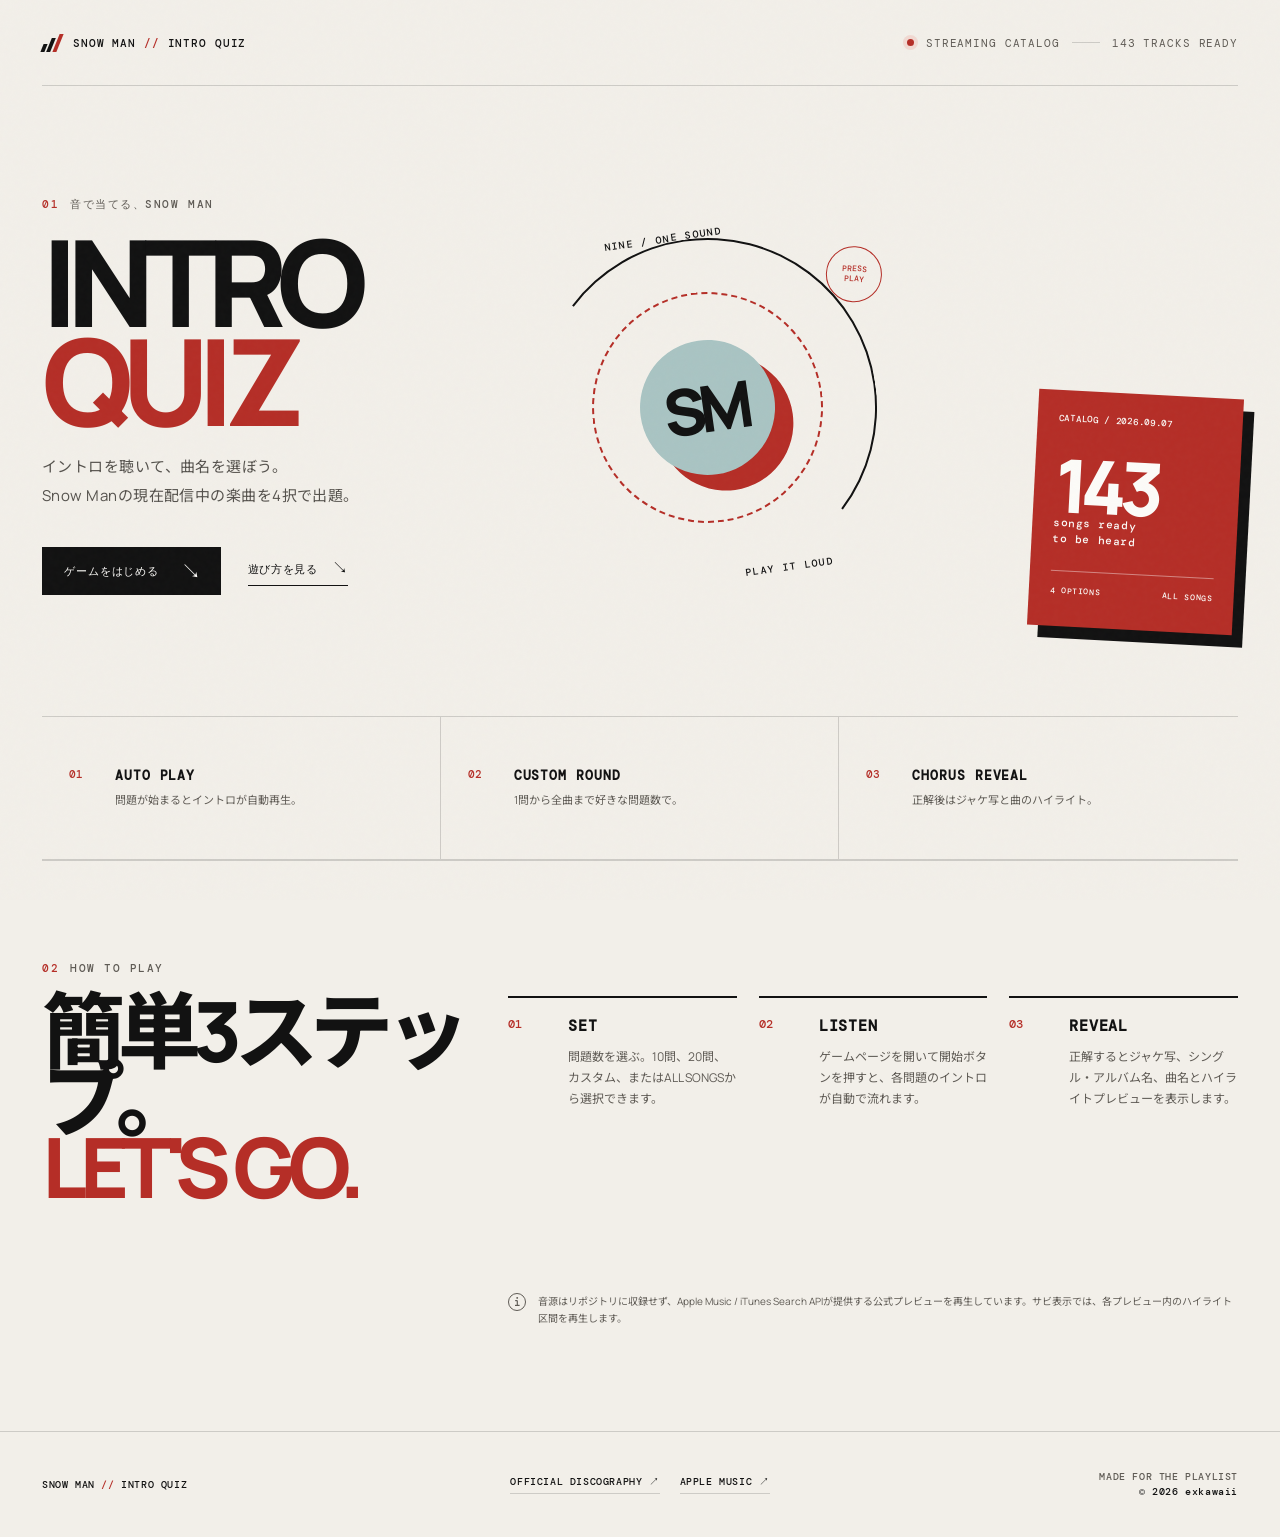
==== index.html @ 611d3f0f "Split game page and add auto playback reveal" ====
<!doctype html>
<html lang="ja">
  <head>
    <meta charset="UTF-8" />
    <meta name="viewport" content="width=device-width, initial-scale=1.0" />
    <meta name="theme-color" content="#f1eee8" />
    <meta name="description" content="Snow Manの配信曲で遊ぶ、4択イントロクイズ。" />
    <title>SNOW MAN // INTRO QUIZ</title>
    <link rel="preconnect" href="https://fonts.googleapis.com" />
    <link rel="preconnect" href="https://fonts.gstatic.com" crossorigin />
    <link href="https://fonts.googleapis.com/css2?family=DM+Mono:wght@400;500&family=Manrope:wght@400;500;600;700;800&family=Noto+Sans+JP:wght@400;500;700;900&display=swap" rel="stylesheet" />
    <link rel="stylesheet" href="styles.css" />
  </head>
  <body>
    <div class="site-shell">
      <header class="site-header">
        <a class="brand" href="index.html" aria-label="Snow Man Intro Quiz ホーム">
          <span class="brand-mark" aria-hidden="true"><i></i><i></i><i></i></span>
          <span>SNOW MAN <b>//</b> INTRO QUIZ</span>
        </a>
        <div class="header-meta">
          <span class="live-dot"></span>
          <span>STREAMING CATALOG</span>
          <span class="meta-divider"></span>
          <span>143 TRACKS READY</span>
        </div>
      </header>

      <main id="top">
        <section class="hero section-grid">
          <div class="hero-copy">
            <p class="eyebrow"><span>01</span> 音で当てる、Snow Man</p>
            <h1>INTRO<br /><em>QUIZ</em></h1>
            <p class="hero-lead">イントロを聴いて、曲名を選ぼう。<br />Snow Manの現在配信中の楽曲を4択で出題。</p>
            <div class="hero-actions">
              <a class="button button-dark" href="game.html">ゲームをはじめる <span>↘</span></a>
              <a class="text-link" href="#about">遊び方を見る <span>↘</span></a>
            </div>
          </div>
          <div class="hero-art" aria-hidden="true">
            <div class="art-ring ring-one"></div>
            <div class="art-ring ring-two"></div>
            <div class="art-core"><span>SM</span></div>
            <div class="art-label label-top">NINE / ONE SOUND</div>
            <div class="art-label label-bottom">PLAY IT LOUD</div>
            <div class="art-stamp">PRESS<br />PLAY</div>
          </div>
          <aside class="catalog-card">
            <div class="card-kicker">CATALOG / 2026.09.07</div>
            <div class="catalog-number">143</div>
            <p>songs ready<br />to be heard</p>
            <div class="card-line"></div>
            <div class="card-foot"><span>4 OPTIONS</span><span>ALL SONGS</span></div>
          </aside>
        </section>

        <section class="feature-strip" aria-label="ゲームの特徴">
          <div class="feature-item"><span>01</span><strong>AUTO PLAY</strong><p>問題が始まるとイントロが自動再生。</p></div>
          <div class="feature-item"><span>02</span><strong>CUSTOM ROUND</strong><p>1問から全曲まで好きな問題数で。</p></div>
          <div class="feature-item"><span>03</span><strong>CHORUS REVEAL</strong><p>正解後はジャケ写と曲のハイライト。</p></div>
        </section>

        <section class="about-section section-grid" id="about">
          <div class="about-title">
            <p class="eyebrow"><span>02</span> HOW TO PLAY</p>
            <h2>簡単3ステップ。<br /><em>LET'S GO.</em></h2>
          </div>
          <div class="steps">
            <div class="step"><span>01</span><div><h3>SET</h3><p>問題数を選ぶ。10問、20問、カスタム、またはALL SONGSから選択できます。</p></div></div>
            <div class="step"><span>02</span><div><h3>LISTEN</h3><p>ゲームページを開いて開始ボタンを押すと、各問題のイントロが自動で流れます。</p></div></div>
            <div class="step"><span>03</span><div><h3>REVEAL</h3><p>正解するとジャケ写、シングル・アルバム名、曲名とハイライトプレビューを表示します。</p></div></div>
          </div>
          <div class="legal-note">
            <span class="note-mark">i</span>
            <p>音源はリポジトリに収録せず、Apple Music / iTunes Search APIが提供する公式プレビューを再生しています。サビ表示では、各プレビュー内のハイライト区間を再生します。</p>
          </div>
        </section>
      </main>

      <footer class="site-footer">
        <div class="footer-brand">SNOW MAN <b>//</b> INTRO QUIZ</div>
        <div class="footer-links"><a href="https://mentrecording.jp/snowman/discography/" target="_blank" rel="noreferrer">OFFICIAL DISCOGRAPHY ↗</a><a href="https://music.apple.com/jp/artist/snow-man/1772019148" target="_blank" rel="noreferrer">APPLE MUSIC ↗</a></div>
        <div class="footer-credit">MADE FOR THE PLAYLIST<br /><span>© 2026 exkawaii</span></div>
      </footer>
    </div>
  </body>
</html>
---- styles.css ----
:root {
  --paper: #f2efe9;
  --paper-deep: #e7e2d9;
  --ink: #121212;
  --muted: #5f5b55;
  --line: rgba(18, 18, 18, 0.16);
  --accent: #b52e27;
  --accent-soft: #f4d7d2;
  --blue: #a9c4c3;
  --green: #bfcb62;
  --white: #fcfbf8;
  --mono: "DM Mono", "SFMono-Regular", Consolas, monospace;
  --sans: "Manrope", "Noto Sans JP", sans-serif;
  --radius: 18px;
}

* { box-sizing: border-box; }
html { scroll-behavior: smooth; }
body {
  margin: 0;
  background: var(--paper);
  color: var(--ink);
  font-family: var(--sans);
  -webkit-font-smoothing: antialiased;
}
body::before {
  content: "";
  position: fixed;
  inset: 0;
  pointer-events: none;
  opacity: 0.28;
  z-index: 10;
  background-image: url("data:image/svg+xml,%3Csvg viewBox='0 0 180 180' xmlns='http://www.w3.org/2000/svg'%3E%3Cfilter id='n'%3E%3CfeTurbulence type='fractalNoise' baseFrequency='.9' numOctaves='4' stitchTiles='stitch'/%3E%3C/filter%3E%3Crect width='100%25' height='100%25' filter='url(%23n)' opacity='.07'/%3E%3C/svg%3E");
}
button, select { font: inherit; }
a { color: inherit; text-decoration: none; }
button { border: 0; cursor: pointer; }
.hidden { display: none !important; }

.site-shell { width: min(1440px, 100%); margin: 0 auto; padding: 0 42px; overflow: hidden; }
.site-header {
  height: 86px;
  display: flex;
  align-items: center;
  justify-content: space-between;
  border-bottom: 1px solid var(--line);
  font-family: var(--mono);
  font-size: 11px;
  letter-spacing: .08em;
}
.brand { display: flex; align-items: center; gap: 13px; font-weight: 500; }
.brand b, .footer-brand b { color: var(--accent); font-weight: 500; }
.brand-mark { display: inline-flex; gap: 3px; align-items: end; height: 18px; }
.brand-mark i { display: block; width: 4px; background: var(--ink); transform: skew(-22deg); }
.brand-mark i:nth-child(1) { height: 8px; }
.brand-mark i:nth-child(2) { height: 14px; }
.brand-mark i:nth-child(3) { height: 18px; background: var(--accent); }
.header-meta { display: flex; align-items: center; gap: 12px; color: var(--muted); }
.live-dot { width: 7px; height: 7px; background: var(--accent); border-radius: 50%; box-shadow: 0 0 0 4px rgba(230, 56, 47, .12); }
.meta-divider { width: 28px; height: 1px; background: var(--line); }

.section-grid { display: grid; grid-template-columns: 1.1fr 1fr .76fr; gap: 28px; }
.hero { min-height: 630px; position: relative; padding: 78px 0 86px; align-items: center; }
.hero-copy { position: relative; z-index: 2; }
.eyebrow { margin: 0 0 22px; display: flex; align-items: center; gap: 11px; color: var(--muted); font: 500 11px/1 var(--mono); letter-spacing: .14em; text-transform: uppercase; }
.eyebrow span { color: var(--accent); }
h1, h2, h3, p { margin-top: 0; }
h1, h2 { margin-bottom: 24px; font-size: clamp(70px, 9.4vw, 145px); line-height: .82; letter-spacing: -.09em; font-weight: 800; }
h1 em, h2 em { color: var(--accent); font-style: normal; }
.hero-lead { color: #55524d; font-size: 15px; line-height: 1.9; letter-spacing: .03em; }
.hero-actions { margin-top: 37px; display: flex; align-items: center; gap: 27px; }
.button { display: inline-flex; align-items: center; justify-content: center; gap: 22px; min-height: 48px; padding: 0 19px 0 22px; border-radius: 0; font: 500 11px var(--mono); letter-spacing: .08em; transition: transform .2s ease, background .2s ease, color .2s ease; }
.button span { font-size: 20px; line-height: 0; }
.button:hover { transform: translateY(-2px); }
.button-dark { background: var(--ink); color: var(--white); }
.button-dark:hover { background: var(--accent); }
.text-link { border-bottom: 1px solid var(--ink); padding-bottom: 6px; font: 500 11px var(--mono); letter-spacing: .05em; }
.text-link span { font-size: 16px; margin-left: 7px; }
.hero-art { width: min(100%, 450px); aspect-ratio: 1; margin: 20px auto 0; position: relative; display: grid; place-items: center; transform: rotate(-8deg); }
.art-ring { position: absolute; border-radius: 50%; border: 1px solid var(--ink); }
.ring-one { width: 85%; height: 85%; border-width: 2px; border-left-color: transparent; border-bottom-color: transparent; animation: spin 18s linear infinite; }
.ring-two { width: 58%; height: 58%; border: 2px dashed var(--accent); animation: spin-reverse 13s linear infinite; }
.art-core { width: 34%; aspect-ratio: 1; border-radius: 50%; background: var(--blue); display: grid; place-items: center; box-shadow: 16px 18px 0 var(--accent); }
.art-core span { font-size: clamp(34px, 5vw, 68px); font-weight: 800; letter-spacing: -.12em; margin-left: -.08em; }
.art-label { position: absolute; font: 500 10px var(--mono); letter-spacing: .14em; }
.label-top { top: 5%; left: 30%; }
.label-bottom { bottom: 6%; right: 24%; }
.art-stamp { position: absolute; top: 15%; right: 2%; display: grid; place-items: center; width: 56px; height: 56px; border: 1px solid var(--accent); border-radius: 50%; color: var(--accent); font: 500 8px/1.2 var(--mono); text-align: center; transform: rotate(11deg); }
.catalog-card { align-self: end; justify-self: end; width: 205px; min-height: 236px; padding: 22px 21px; background: var(--accent); color: var(--white); transform: rotate(3deg); box-shadow: 11px 12px 0 var(--ink); }
.card-kicker, .card-foot { font: 500 9px var(--mono); letter-spacing: .08em; }
.catalog-number { margin: 30px 0 2px; font-size: 74px; line-height: .8; font-weight: 800; letter-spacing: -.1em; }
.catalog-card p { margin-bottom: 24px; font: 500 11px/1.4 var(--mono); letter-spacing: .05em; }
.card-line { height: 1px; background: rgba(255,255,255,.42); margin-bottom: 14px; }
.card-foot { display: flex; justify-content: space-between; gap: 8px; font-size: 8px; }

.game-section { padding: 86px 0 108px; border-top: 1px solid var(--line); }
.game-heading { display: flex; justify-content: space-between; align-items: end; margin-bottom: 38px; }
.game-heading h2 { font-size: clamp(58px, 7.2vw, 105px); margin-bottom: 0; }
.mode-picker { display: flex; flex-direction: column; gap: 8px; min-width: 175px; }
.mode-picker label, .mode-picker select { font: 500 10px var(--mono); letter-spacing: .09em; }
.mode-picker label { color: var(--muted); }
.mode-picker select { width: 100%; height: 40px; padding: 0 10px; border: 1px solid var(--ink); border-radius: 0; background: transparent; color: var(--ink); cursor: pointer; }
.game-board { min-height: 560px; position: relative; background: var(--white); border: 1px solid var(--ink); padding: 31px 34px 34px; box-shadow: 14px 14px 0 var(--paper-deep); }
.loading-state { min-height: 450px; display: grid; place-content: center; justify-items: center; gap: 18px; color: var(--muted); font: 500 11px var(--mono); }
.loader { width: 30px; height: 30px; border: 2px solid var(--paper-deep); border-top-color: var(--accent); border-radius: 50%; animation: spin 1s linear infinite; }
.game-topbar { display: grid; grid-template-columns: 1fr auto auto; align-items: center; gap: 34px; padding-bottom: 28px; border-bottom: 1px solid var(--line); }
.progress-wrap { display: grid; grid-template-columns: auto 44px 1fr; gap: 16px; align-items: center; }
.mono-label { color: var(--muted); font: 500 10px var(--mono); letter-spacing: .11em; }
.progress-wrap strong, .score-wrap strong, .streak-wrap strong { font: 700 21px var(--mono); letter-spacing: -.07em; }
.progress-wrap small { color: var(--muted); font-size: 11px; letter-spacing: 0; }
.progress-track, .time-track { height: 3px; background: var(--paper-deep); overflow: hidden; }
.progress-track span, .time-track span { display: block; height: 100%; width: 0; background: var(--accent); transition: width .25s ease; }
.score-wrap, .streak-wrap { display: flex; align-items: center; gap: 13px; }
.score-wrap strong { color: var(--accent); }
.question-area { padding-top: 33px; }
.question-meta { min-height: 24px; display: flex; align-items: center; gap: 12px; }
.pill { padding: 6px 9px; border: 1px solid var(--ink); font: 500 9px var(--mono); letter-spacing: .05em; }
.track-credit { color: var(--muted); font-size: 11px; }
.audio-stage { margin: 22px 0 28px; padding: 20px 23px 19px; min-height: 210px; position: relative; overflow: hidden; display: flex; flex-direction: column; justify-content: space-between; background: var(--paper); border: 1px solid var(--line); }
.waveform { position: absolute; inset: 0; display: flex; align-items: center; justify-content: center; gap: 5px; opacity: .38; pointer-events: none; }
.waveform i { width: 3px; height: var(--h); background: var(--accent); transform: skew(-18deg); transform-origin: center; }
.audio-stage.is-playing .waveform i { animation: wave .8s ease-in-out infinite alternate; animation-delay: var(--delay); }
.audio-caption { position: relative; display: flex; justify-content: space-between; z-index: 1; }
.audio-caption span:last-child { color: var(--accent); font: 500 10px var(--mono); letter-spacing: .08em; }
.play-button { width: fit-content; min-width: 168px; min-height: 58px; display: flex; align-items: center; gap: 15px; align-self: center; padding: 0 19px; position: relative; z-index: 1; background: var(--ink); color: var(--white); transition: all .2s ease; }
.play-button:hover { background: var(--accent); transform: scale(1.03); }
.play-icon { width: 0; height: 0; border-top: 7px solid transparent; border-bottom: 7px solid transparent; border-left: 11px solid var(--white); }
.play-button.is-playing .play-icon { width: 11px; height: 14px; border: 0; border-left: 3px solid var(--white); border-right: 3px solid var(--white); }
.play-text { font: 500 11px var(--mono); letter-spacing: .1em; }
.time-row { display: grid; grid-template-columns: 42px 1fr 42px; align-items: center; gap: 11px; position: relative; z-index: 1; color: var(--muted); font: 500 9px var(--mono); }
.time-row > span:last-child { text-align: right; }
.answer-heading { display: flex; justify-content: space-between; align-items: center; margin-bottom: 15px; }
.answer-hint { color: var(--muted); font-size: 11px; }
.choices { display: grid; grid-template-columns: repeat(2, 1fr); gap: 10px; }
.choice { min-height: 64px; padding: 11px 14px; display: grid; grid-template-columns: 30px 1fr; align-items: center; gap: 12px; text-align: left; border: 1px solid var(--ink); background: var(--white); transition: transform .15s ease, background .15s ease, color .15s ease; }
.choice:hover:not(:disabled) { background: var(--paper); transform: translate(-3px, -3px); box-shadow: 4px 4px 0 var(--ink); }
.choice:disabled { cursor: default; }
.choice-number { width: 26px; height: 26px; display: grid; place-items: center; background: var(--ink); color: var(--white); border-radius: 50%; font: 500 10px var(--mono); }
.choice-title { font-size: 13px; line-height: 1.3; font-weight: 700; }
.choice-credit { display: block; margin-top: 3px; color: var(--muted); font: 400 9px var(--mono); line-height: 1.25; }
.choice.correct { background: var(--green); border-color: var(--ink); }
.choice.correct .choice-number { background: var(--ink); }
.choice.wrong { background: var(--accent-soft); border-color: var(--accent); color: #7e221d; }
.choice.wrong .choice-number { background: var(--accent); }
.keyboard-hint { margin: 17px 0 0; color: var(--muted); text-align: right; font-size: 10px; }
kbd { display: inline-grid; place-items: center; width: 18px; height: 18px; margin: 0 2px; border: 1px solid var(--line); font: 500 9px var(--mono); }
.feedback { margin-top: 25px; padding: 18px 19px; display: grid; grid-template-columns: 38px 1fr auto auto; align-items: center; gap: 15px; background: var(--paper); border-left: 4px solid var(--accent); }
.feedback-icon { width: 30px; height: 30px; border-radius: 50%; background: var(--green); position: relative; }
.feedback-icon::after { content: "✓"; position: absolute; inset: 0; display: grid; place-items: center; font: 700 15px var(--sans); }
.feedback.is-wrong { border-left-color: var(--accent); }
.feedback.is-wrong .feedback-icon { background: var(--accent-soft); }
.feedback.is-wrong .feedback-icon::after { content: "×"; color: var(--accent); }
.feedback-copy { display: grid; gap: 3px; }
.feedback-copy strong { font-size: 16px; }
.feedback-copy p { margin: 0; color: var(--muted); font-size: 10px; }
.feedback-link { color: var(--muted); font: 500 10px var(--mono); border-bottom: 1px solid var(--muted); padding-bottom: 4px; white-space: nowrap; }
.feedback-link span { font-size: 15px; }
.next-button { min-height: 40px; padding: 0 13px 0 16px; }
.result-area { min-height: 470px; display: grid; align-content: center; justify-items: center; text-align: center; }
.result-area .eyebrow { margin-bottom: 20px; }
.result-area h3 { margin: 0 0 15px; font: 800 clamp(90px, 13vw, 170px)/.8 var(--sans); letter-spacing: -.12em; }
.result-area h3 small { color: var(--muted); font-size: .3em; letter-spacing: -.05em; }
.result-message { max-width: 500px; color: var(--muted); font-size: 14px; }
.result-stats { display: flex; gap: 2px; margin: 23px 0 30px; }
.result-stats > div { min-width: 125px; padding: 13px 18px; display: grid; gap: 7px; background: var(--paper); }
.result-stats strong { font: 700 22px var(--mono); }
.result-actions { display: flex; align-items: center; gap: 25px; }

.about-section { padding: 102px 0 104px; border-top: 1px solid var(--line); align-items: start; }
.about-title h2 { font-size: clamp(53px, 6.5vw, 95px); }
.steps { grid-column: span 2; display: grid; grid-template-columns: repeat(3, 1fr); gap: 22px; padding-top: 33px; }
.step { border-top: 2px solid var(--ink); padding-top: 18px; display: grid; gap: 26px; grid-template-columns: 34px 1fr; }
.step > span { color: var(--accent); font: 500 12px var(--mono); }
.step h3 { margin-bottom: 10px; font: 700 15px var(--mono); letter-spacing: .05em; }
.step p { margin-bottom: 0; color: var(--muted); font-size: 12px; line-height: 1.75; }
.legal-note { grid-column: 2 / -1; display: flex; align-items: start; gap: 12px; margin-top: 40px; color: var(--muted); }
.note-mark { width: 18px; height: 18px; flex: 0 0 auto; display: grid; place-items: center; border: 1px solid var(--muted); border-radius: 50%; font: 500 11px var(--mono); }
.legal-note p { margin: 0; font-size: 10px; line-height: 1.7; }
.site-footer { min-height: 106px; margin: 0 -42px; padding: 27px 42px; display: grid; grid-template-columns: 1fr 1fr 1fr; align-items: center; border-top: 1px solid var(--line); font: 500 10px var(--mono); letter-spacing: .06em; }
.footer-links { display: flex; justify-content: center; gap: 20px; }
.footer-links a { border-bottom: 1px solid var(--line); padding-bottom: 4px; }
.footer-credit { text-align: right; line-height: 1.5; color: var(--muted); }
.footer-credit span { color: var(--ink); }

@keyframes spin { to { transform: rotate(360deg); } }
@keyframes spin-reverse { to { transform: rotate(-360deg); } }
@keyframes wave { from { transform: scaleY(.35) skew(-18deg); } to { transform: scaleY(1) skew(-18deg); } }

@media (max-width: 900px) {
  .site-shell { padding: 0 24px; }
  .site-header { height: 72px; }
  .header-meta span:not(.live-dot):not(:last-child) { display: none; }
  .section-grid { grid-template-columns: 1fr 1fr; }
  .hero { min-height: 590px; padding: 64px 0; }
  .hero-copy { grid-column: 1 / 2; }
  .hero-art { grid-column: 2 / 3; width: 100%; }
  .catalog-card { position: absolute; right: 2%; bottom: 50px; transform: rotate(3deg) scale(.78); transform-origin: bottom right; }
  .about-title { grid-column: 1 / 2; }
  .steps { grid-column: 2 / -1; grid-template-columns: 1fr; padding-top: 0; }
  .legal-note { grid-column: 1 / -1; }
  .site-footer { margin: 0 -24px; padding-left: 24px; padding-right: 24px; }
}
@media (max-width: 620px) {
  .site-shell { padding: 0 16px; }
  .brand { font-size: 9px; gap: 8px; }
  .header-meta { font-size: 9px; }
  .hero { display: block; min-height: auto; padding: 58px 0 70px; }
  h1 { font-size: clamp(75px, 22vw, 118px); }
  .hero-art { width: min(90%, 340px); margin: 53px auto 13px; }
  .catalog-card { right: 0; bottom: 0; transform: rotate(3deg) scale(.72); }
  .game-section { padding: 70px 0 80px; }
  .game-heading { display: block; }
  .game-heading h2 { margin-bottom: 27px; font-size: 64px; }
  .mode-picker { width: 180px; }
  .game-board { padding: 20px 16px 20px; box-shadow: 8px 8px 0 var(--paper-deep); }
  .game-topbar { grid-template-columns: 1fr auto; gap: 18px; }
  .progress-wrap { grid-template-columns: 1fr 45px; gap: 10px; }
  .progress-wrap .mono-label { grid-column: 1 / -1; }
  .progress-track { grid-column: 1 / -1; }
  .streak-wrap { display: none; }
  .audio-stage { margin-top: 18px; min-height: 190px; padding: 16px; }
  .answer-heading { display: block; }
  .answer-hint { display: block; margin-top: 8px; }
  .choices { grid-template-columns: 1fr; }
  .choice { min-height: 59px; }
  .keyboard-hint { display: none; }
  .feedback { grid-template-columns: 34px 1fr; gap: 11px; }
  .feedback-link { grid-column: 2; width: fit-content; }
  .next-button { grid-column: 2; width: fit-content; }
  .about-section { display: block; padding: 76px 0 80px; }
  .about-title { margin-bottom: 46px; }
  .steps { display: grid; gap: 28px; }
  .legal-note { margin-top: 44px; }
  .site-footer { margin: 0 -16px; padding: 25px 16px; display: block; }
  .footer-links { justify-content: start; margin: 20px 0; flex-wrap: wrap; }
  .footer-credit { text-align: left; }
}

/* Landing page and game-start additions */
.feature-strip { display: grid; grid-template-columns: repeat(3, 1fr); gap: 0; border-top: 1px solid var(--line); border-bottom: 1px solid var(--line); }
.feature-item { min-height: 142px; padding: 23px 27px; border-right: 1px solid var(--line); display: grid; grid-template-columns: 30px 1fr; column-gap: 16px; align-content: center; }
.feature-item:last-child { border-right: 0; }
.feature-item > span { color: var(--accent); font: 500 11px var(--mono); }
.feature-item strong { font: 700 13px var(--mono); letter-spacing: .07em; }
.feature-item p { grid-column: 2; margin: 7px 0 0; color: var(--muted); font-size: 11px; line-height: 1.6; }
.game-page-section { padding-top: 70px; }
.game-page-section .game-heading { align-items: center; }
.game-page-section h1 { margin: 18px 0 0; font-size: clamp(58px, 7.2vw, 105px); }
.back-link { display: inline-block; color: var(--muted); font: 500 10px var(--mono); letter-spacing: .08em; border-bottom: 1px solid var(--line); padding-bottom: 6px; }
.game-settings { display: flex; align-items: end; gap: 12px; }
.custom-round { display: flex; flex-direction: column; gap: 8px; min-width: 92px; }
.custom-round label { color: var(--muted); font: 500 10px var(--mono); letter-spacing: .09em; }
.custom-round input { width: 92px; height: 40px; padding: 0 10px; border: 1px solid var(--ink); border-radius: 0; background: transparent; color: var(--ink); font: 500 12px var(--mono); }
.start-gate { min-height: 470px; display: grid; align-content: center; justify-items: center; text-align: center; }
.start-gate .eyebrow { margin-bottom: 20px; }
.start-gate h2 { margin: 0 0 18px; font-size: clamp(68px, 9vw, 125px); }
.start-note { margin-bottom: 28px; color: var(--muted); font-size: 13px; }
.begin-button { min-width: 210px; }
.answer-reveal { margin-top: 25px; padding: 16px; display: grid; grid-template-columns: 112px 1fr; gap: 18px; align-items: center; background: var(--ink); color: var(--white); animation: reveal-in .35s ease both; }
.answer-art-frame { width: 112px; aspect-ratio: 1; position: relative; display: grid; place-items: center; overflow: hidden; background: var(--blue); }
.answer-art-frame img { width: 100%; height: 100%; object-fit: cover; display: block; }
.answer-art-frame > span { color: var(--ink); font-size: 35px; font-weight: 800; letter-spacing: -.1em; }
.answer-reveal-copy { min-width: 0; display: grid; gap: 5px; }
.answer-reveal-copy .mono-label { color: var(--green); }
.answer-release { color: #d6d1c7; font: 500 10px var(--mono); letter-spacing: .04em; white-space: nowrap; overflow: hidden; text-overflow: ellipsis; }
.answer-reveal-copy h3 { margin: 0; font-size: clamp(20px, 3vw, 32px); line-height: 1.1; letter-spacing: -.04em; }
.answer-song-credit { margin: 0; color: #c8c2b8; font-size: 10px; line-height: 1.4; }
.reveal-status { margin-top: 6px; color: var(--accent-soft); font: 500 9px var(--mono); letter-spacing: .08em; }
@keyframes reveal-in { from { opacity: 0; transform: translateY(7px); } to { opacity: 1; transform: translateY(0); } }

@media (max-width: 900px) {
  .feature-item { padding-left: 18px; padding-right: 18px; }
  .game-page-section .game-heading { align-items: end; }
}
@media (max-width: 620px) {
  .feature-strip { grid-template-columns: 1fr; }
  .feature-item { min-height: 92px; border-right: 0; border-bottom: 1px solid var(--line); }
  .feature-item:last-child { border-bottom: 0; }
  .game-page-section { padding-top: 54px; }
  .game-page-section .game-heading { display: block; }
  .game-page-section h1 { font-size: 64px; margin-bottom: 30px; }
  .game-settings { align-items: end; flex-wrap: wrap; }
  .game-settings .mode-picker { width: 180px; }
  .answer-reveal { grid-template-columns: 82px 1fr; gap: 13px; padding: 12px; }
  .answer-art-frame { width: 82px; }
  .answer-art-frame > span { font-size: 27px; }
  .answer-reveal-copy h3 { font-size: 21px; }
  .answer-release { font-size: 9px; }
}
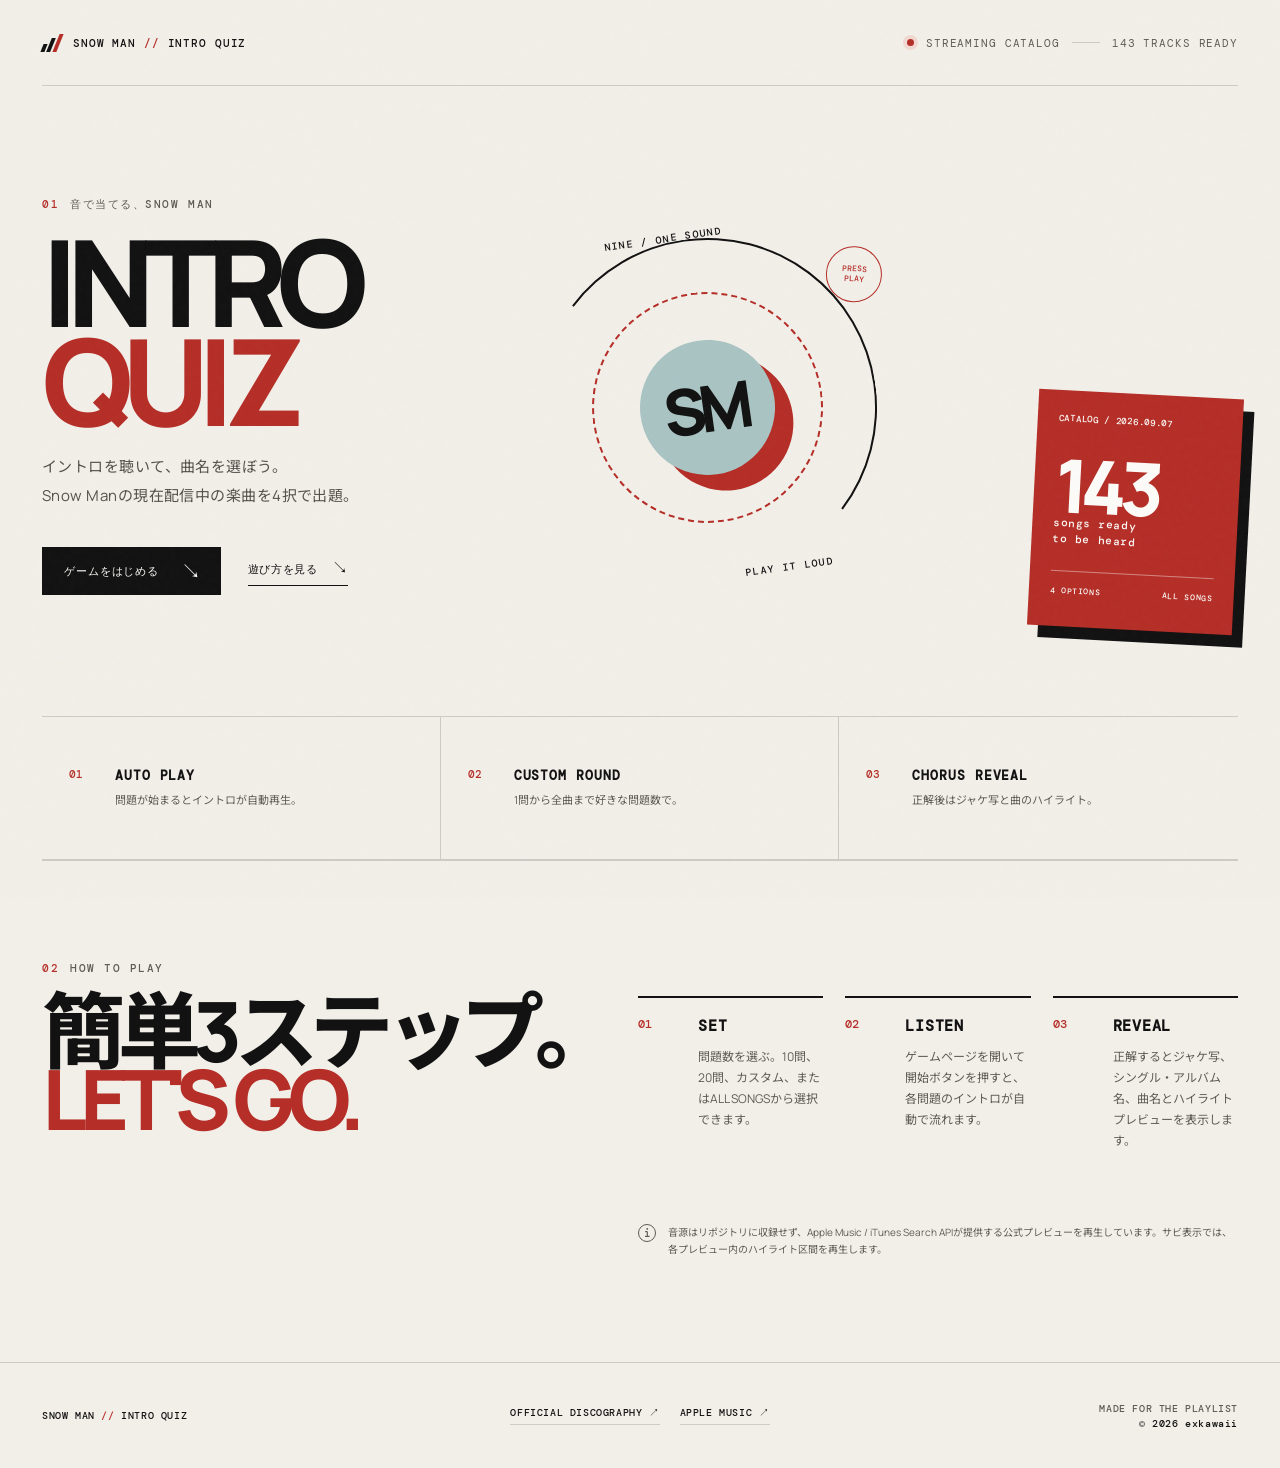
==== commit 93cc2468: "Improve answer flow and share final results" ====
--- a/index.html
+++ b/index.html
@@ -2,7 +2,7 @@
 <html lang="ja">
   <head>
     <meta charset="UTF-8" />
-    <meta name="viewport" content="width=device-width, initial-scale=1.0" />
+    <meta name="viewport" content="width=device-width, initial-scale=1.0, viewport-fit=cover" />
     <meta name="theme-color" content="#f1eee8" />
     <meta name="description" content="Snow Manの配信曲で遊ぶ、4択イントロクイズ。" />
     <title>SNOW MAN // INTRO QUIZ</title>
@@ -63,7 +63,7 @@
         <section class="about-section section-grid" id="about">
           <div class="about-title">
             <p class="eyebrow"><span>02</span> HOW TO PLAY</p>
-            <h2>簡単3ステップ。<br /><em>LET'S GO.</em></h2>
+            <h2><span class="about-heading-line">簡単3ステップ。</span><br /><em>LET'S GO.</em></h2>
           </div>
           <div class="steps">
             <div class="step"><span>01</span><div><h3>SET</h3><p>問題数を選ぶ。10問、20問、カスタム、またはALL SONGSから選択できます。</p></div></div>
--- a/styles.css
+++ b/styles.css
@@ -32,9 +32,11 @@
   z-index: 10;
   background-image: url("data:image/svg+xml,%3Csvg viewBox='0 0 180 180' xmlns='http://www.w3.org/2000/svg'%3E%3Cfilter id='n'%3E%3CfeTurbulence type='fractalNoise' baseFrequency='.9' numOctaves='4' stitchTiles='stitch'/%3E%3C/filter%3E%3Crect width='100%25' height='100%25' filter='url(%23n)' opacity='.07'/%3E%3C/svg%3E");
 }
-button, select { font: inherit; }
+button, select, input { font: inherit; }
 a { color: inherit; text-decoration: none; }
 button { border: 0; cursor: pointer; }
+button, a, select, input { -webkit-tap-highlight-color: transparent; touch-action: manipulation; }
+button:focus-visible, a:focus-visible, select:focus-visible, input:focus-visible { outline: 3px solid var(--accent); outline-offset: 3px; }
 .hidden { display: none !important; }
 
 .site-shell { width: min(1440px, 100%); margin: 0 auto; padding: 0 42px; overflow: hidden; }
@@ -254,6 +256,7 @@
 .start-gate { min-height: 470px; display: grid; align-content: center; justify-items: center; text-align: center; }
 .start-gate .eyebrow { margin-bottom: 20px; }
 .start-gate h2 { margin: 0 0 18px; font-size: clamp(68px, 9vw, 125px); }
+.start-controls { display: flex; justify-content: center; align-items: end; gap: 12px; margin-bottom: 21px; text-align: left; }
 .start-note { margin-bottom: 28px; color: var(--muted); font-size: 13px; }
 .begin-button { min-width: 210px; }
 .answer-reveal { margin-top: 25px; padding: 16px; display: grid; grid-template-columns: 112px 1fr; gap: 18px; align-items: center; background: var(--ink); color: var(--white); animation: reveal-in .35s ease both; }
@@ -281,9 +284,153 @@
   .game-page-section h1 { font-size: 64px; margin-bottom: 30px; }
   .game-settings { align-items: end; flex-wrap: wrap; }
   .game-settings .mode-picker { width: 180px; }
+  .start-controls { flex-wrap: wrap; }
+  .start-controls .mode-picker { width: 180px; }
   .answer-reveal { grid-template-columns: 82px 1fr; gap: 13px; padding: 12px; }
   .answer-art-frame { width: 82px; }
   .answer-art-frame > span { font-size: 27px; }
   .answer-reveal-copy h3 { font-size: 21px; }
   .answer-release { font-size: 9px; }
 }
+
+/* Mobile-first interaction layer: controls stay thumb-friendly without changing the desktop layout. */
+@media (max-width: 620px) {
+  html { min-width: 320px; }
+  body { overflow-x: hidden; }
+  .site-shell { width: 100%; padding: 0 14px; overflow: visible; }
+  .site-header { min-height: 64px; height: auto; padding: 13px 0; gap: 12px; }
+  .brand { min-width: 0; max-width: 62%; gap: 8px; font-size: 9px; line-height: 1.25; }
+  .brand > span:last-child { min-width: 0; }
+  .header-meta { min-width: 0; gap: 7px; font-size: 9px; line-height: 1.25; text-align: right; }
+  .header-meta span:not(.live-dot):not(:last-child), .header-meta .meta-divider { display: none; }
+  .header-meta span:last-child { max-width: 110px; }
+
+  .hero { padding: 40px 0 54px; }
+  .hero .eyebrow { margin-bottom: 18px; }
+  h1 { font-size: clamp(72px, 21vw, 110px); }
+  .hero-lead { font-size: 14px; line-height: 1.8; }
+  .hero-actions { display: grid; gap: 12px; margin-top: 28px; }
+  .hero-actions .button { width: 100%; min-height: 56px; border-radius: 8px; }
+  .hero-actions .text-link { width: fit-content; min-height: 44px; display: inline-flex; align-items: center; padding-bottom: 3px; }
+  .hero-art { width: min(88vw, 320px); margin-top: 48px; }
+  .catalog-card { right: -3px; bottom: -2px; transform: rotate(3deg) scale(.68); }
+  .feature-item { min-height: 82px; padding: 17px 14px; grid-template-columns: 28px 1fr; column-gap: 12px; }
+  .feature-item p { margin-top: 5px; font-size: 11px; }
+  .about-section { padding: 64px 0 70px; }
+  .about-title { margin-bottom: 38px; }
+  .about-title h2 { font-size: clamp(48px, 14vw, 72px); }
+  .steps { gap: 24px; }
+  .step { padding-top: 15px; grid-template-columns: 30px 1fr; gap: 13px; }
+  .step p { font-size: 12px; line-height: 1.7; }
+  .legal-note { margin-top: 38px; }
+  .site-footer { margin: 0 -14px; padding: 24px 14px calc(24px + env(safe-area-inset-bottom)); }
+
+  .game-page .site-header { position: sticky; top: 0; z-index: 5; background: rgba(242, 239, 233, .94); backdrop-filter: blur(10px); }
+  .game-page-section { padding-top: 28px; }
+  .game-page-section .game-heading { margin-bottom: 22px; }
+  .game-page-section .eyebrow { margin: 20px 0 14px; }
+  .game-page-section h1 { margin: 0 0 20px; font-size: clamp(48px, 16vw, 72px); line-height: .88; }
+  .back-link { min-height: 44px; display: inline-flex; align-items: center; padding-bottom: 3px; }
+  .game-board { min-height: 0; padding: 14px; border-radius: 12px; box-shadow: 5px 6px 0 var(--paper-deep); }
+  .loading-state { min-height: 300px; }
+  .start-gate { min-height: 0; padding: 42px 5px 28px; }
+  .start-gate .eyebrow { margin-bottom: 18px; text-align: center; justify-content: center; line-height: 1.4; }
+  .start-gate h2 { margin-bottom: 22px; font-size: clamp(54px, 18vw, 76px); }
+  .start-controls { width: 100%; display: grid; grid-template-columns: minmax(0, 1fr) minmax(0, 1fr); gap: 10px; margin-bottom: 18px; }
+  .start-controls .mode-picker, .start-controls .custom-round { width: 100%; min-width: 0; grid-column: 1 / -1; }
+  .mode-picker, .custom-round { gap: 6px; }
+  .mode-picker label, .custom-round label { font-size: 9px; }
+  .mode-picker select, .custom-round input { width: 100%; height: 52px; min-height: 52px; padding: 0 10px; border-radius: 8px; font-size: 16px; }
+  .start-note { margin: 0 4px 22px; font-size: 12px; line-height: 1.65; }
+  .begin-button { width: 100%; min-width: 0; min-height: 58px; border-radius: 8px; font-size: 12px; }
+
+  .game-topbar { grid-template-columns: minmax(0, 1fr) auto; gap: 12px; padding-bottom: 18px; }
+  .progress-wrap { grid-template-columns: minmax(0, 1fr) 46px; gap: 8px; }
+  .progress-wrap .mono-label { grid-column: 1 / -1; }
+  .progress-wrap strong, .score-wrap strong { font-size: 20px; }
+  .progress-track { grid-column: 1 / -1; height: 4px; }
+  .score-wrap { gap: 7px; }
+  .score-wrap .mono-label { font-size: 9px; }
+  .streak-wrap { display: none; }
+  .question-area { padding-top: 20px; }
+  .audio-stage { min-height: 204px; margin: 12px 0 24px; padding: 14px; border-radius: 12px; }
+  .audio-caption { gap: 8px; align-items: start; }
+  .audio-caption span:last-child { max-width: 47%; text-align: right; line-height: 1.35; }
+  .play-button { width: 100%; min-width: 0; min-height: 62px; justify-content: center; border-radius: 8px; }
+  .play-button:active, .begin-button:active, .next-button:active, .choice:active { transform: scale(.98); }
+  .time-row { grid-template-columns: 38px minmax(0, 1fr) 38px; gap: 8px; }
+  .time-track { height: 5px; }
+  .answer-heading { gap: 7px; margin-bottom: 12px; }
+  .answer-hint { margin-top: 6px; font-size: 12px; line-height: 1.4; }
+  .choices { gap: 9px; }
+  .choice { min-height: 68px; padding: 12px; grid-template-columns: 34px minmax(0, 1fr); gap: 11px; border-radius: 9px; }
+  .choice-number { width: 30px; height: 30px; font-size: 11px; }
+  .choice-title { font-size: 15px; line-height: 1.35; overflow-wrap: anywhere; }
+  .choice:hover:not(:disabled) { transform: none; box-shadow: none; }
+  .keyboard-hint { display: none; }
+
+  .answer-reveal { grid-template-columns: 94px minmax(0, 1fr); gap: 13px; padding: 12px; border-radius: 10px; }
+  .answer-art-frame { width: 94px; border-radius: 5px; }
+  .answer-art-frame > span { font-size: 28px; }
+  .answer-reveal-copy h3 { font-size: clamp(19px, 6vw, 24px); }
+  .answer-release { font-size: 9px; }
+  .answer-song-credit { font-size: 10px; }
+  .reveal-status { line-height: 1.35; }
+  .feedback { grid-template-columns: 32px minmax(0, 1fr); gap: 10px; margin-top: 18px; padding: 15px; border: 0; border-top: 4px solid var(--accent); border-radius: 10px; }
+  .feedback-icon { width: 30px; height: 30px; }
+  .feedback-copy strong { font-size: 17px; line-height: 1.3; overflow-wrap: anywhere; }
+  .feedback-copy p { font-size: 11px; line-height: 1.45; }
+  .feedback-link, .next-button { grid-column: 1 / -1; width: 100%; min-height: 52px; justify-content: center; border-radius: 8px; }
+  .feedback-link { display: inline-flex; align-items: center; border: 1px solid var(--line); padding: 0 12px; font-size: 11px; }
+  .next-button { margin-top: 1px; }
+  .result-area { min-height: 390px; padding: 36px 5px; }
+  .result-area h3 { font-size: clamp(82px, 25vw, 128px); }
+  .result-message { font-size: 13px; line-height: 1.7; }
+  .result-stats { width: 100%; margin: 20px 0 25px; }
+  .result-stats > div { min-width: 0; flex: 1; padding: 12px 8px; }
+  .result-actions { width: 100%; display: grid; gap: 14px; }
+  .result-actions .button { width: 100%; min-height: 56px; border-radius: 8px; }
+  .result-actions .text-link { justify-self: center; min-height: 44px; display: inline-flex; align-items: center; }
+}
+
+@media (max-width: 360px) {
+  .site-shell { padding-left: 11px; padding-right: 11px; }
+  .game-board { padding-left: 11px; padding-right: 11px; }
+  .start-controls { grid-template-columns: 1fr; }
+  .answer-reveal { grid-template-columns: 78px minmax(0, 1fr); gap: 10px; }
+  .answer-art-frame { width: 78px; }
+  .answer-reveal-copy h3 { font-size: 18px; }
+  .site-footer { margin-left: -11px; margin-right: -11px; padding-left: 11px; padding-right: 11px; }
+}
+
+/* Answer results use the same prominent area as the intro player, so the next action is immediate. */
+.answer-mount:empty { display: none; }
+.answer-inline { width: 100%; }
+.audio-stage.has-answer { min-height: 0; padding: 16px; display: block; background: var(--white); border-color: var(--ink); }
+.audio-stage.has-answer > .waveform,
+.audio-stage.has-answer > .audio-caption,
+.audio-stage.has-answer > .play-button,
+.audio-stage.has-answer > .time-row { display: none; }
+.audio-stage.has-answer > .answer-inline { display: grid; gap: 12px; }
+.audio-stage.has-answer .answer-reveal,
+.audio-stage.has-answer .feedback { margin-top: 0; }
+.question-area.answered > .answer-heading,
+.question-area.answered > .choices,
+.question-area.answered > .keyboard-hint { display: none; }
+.share-button { background: var(--accent); }
+.share-button:hover { background: var(--ink); }
+.share-status { min-height: 1.5em; margin: 12px 0 0; color: var(--muted); font: 500 10px/1.5 var(--mono); }
+.about-heading-line { display: inline-block; white-space: nowrap; }
+
+@media (max-width: 620px) {
+  .about-title h2 { font-size: clamp(31px, 11.5vw, 72px); }
+  .audio-stage.has-answer { padding: 12px; border-radius: 12px; }
+  .audio-stage.has-answer > .answer-inline { gap: 10px; }
+  .audio-stage.has-answer .answer-reveal { grid-template-columns: 94px minmax(0, 1fr); }
+  .audio-stage.has-answer .feedback { margin-top: 0; }
+  .share-status { margin-top: 9px; text-align: center; font-size: 10px; }
+}
+
+@media (max-width: 360px) {
+  .audio-stage.has-answer .answer-reveal { grid-template-columns: 78px minmax(0, 1fr); }
+}
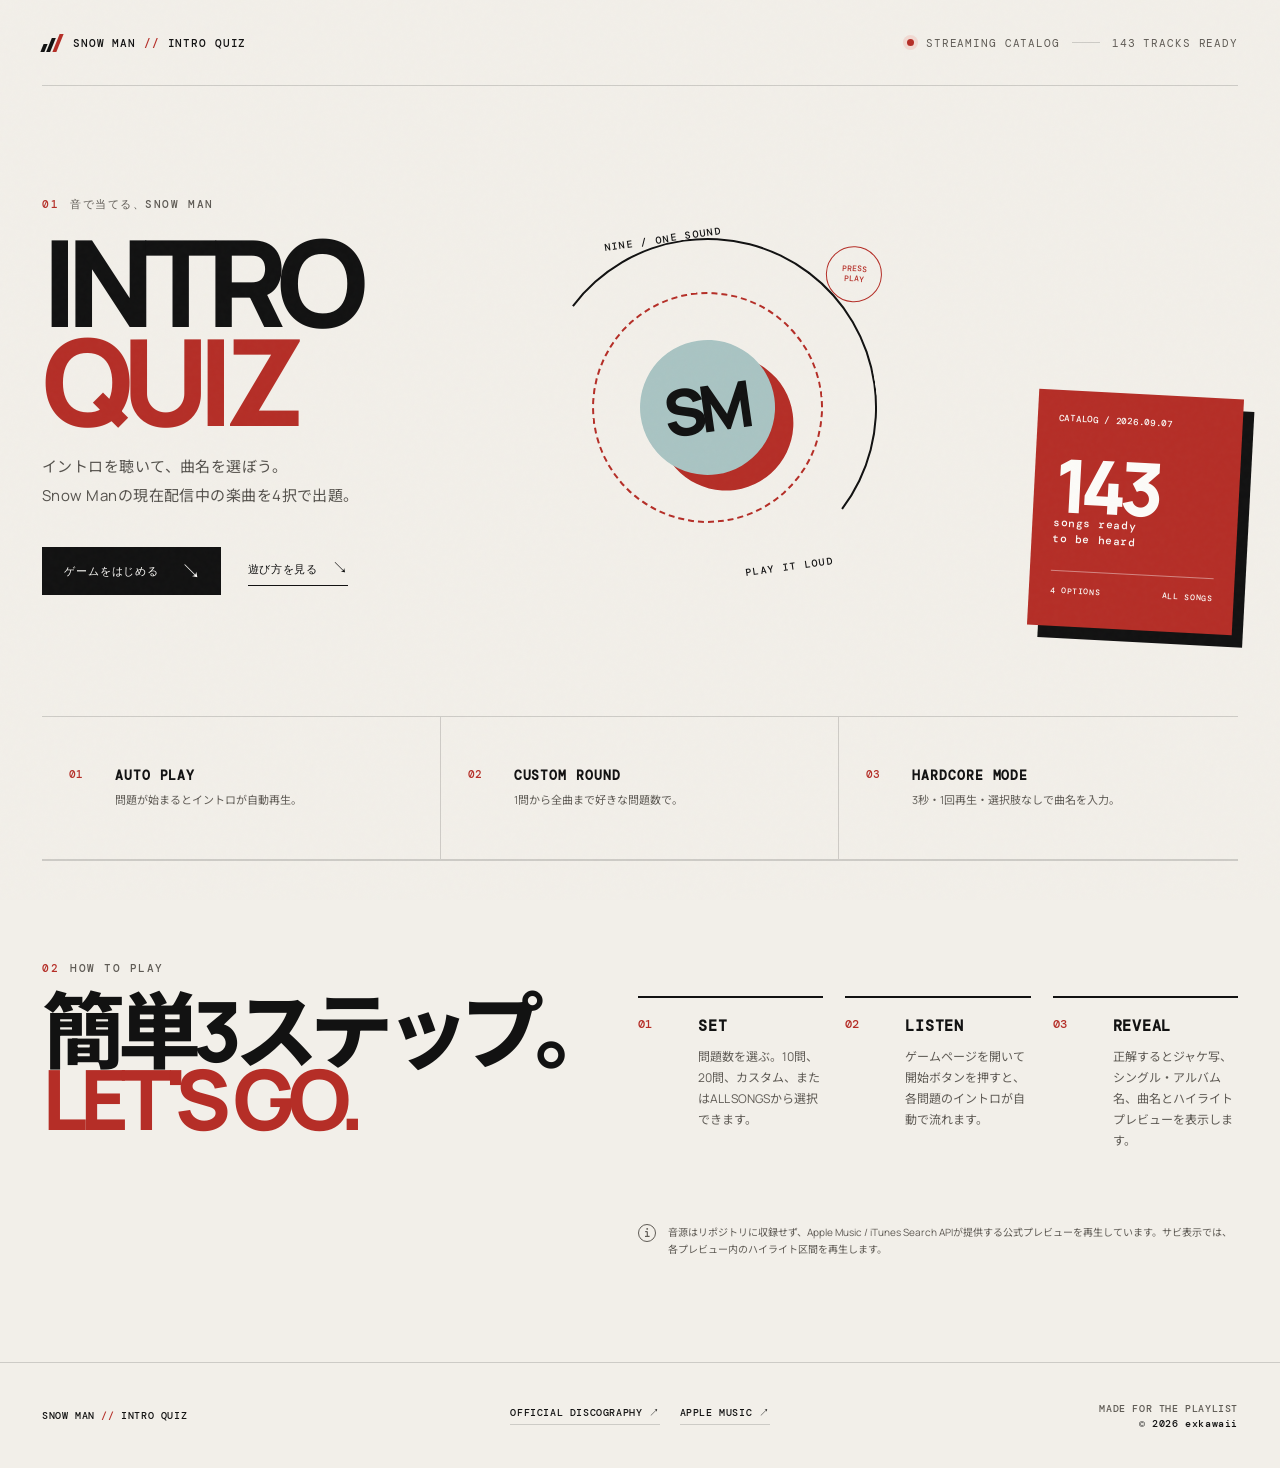
==== commit 62ea985b: "Add hardcore title-entry quiz mode" ====
--- a/index.html
+++ b/index.html
@@ -9,7 +9,7 @@
     <link rel="preconnect" href="https://fonts.googleapis.com" />
     <link rel="preconnect" href="https://fonts.gstatic.com" crossorigin />
     <link href="https://fonts.googleapis.com/css2?family=DM+Mono:wght@400;500&family=Manrope:wght@400;500;600;700;800&family=Noto+Sans+JP:wght@400;500;700;900&display=swap" rel="stylesheet" />
-    <link rel="stylesheet" href="styles.css" />
+    <link rel="stylesheet" href="styles.css?v=hardcore-20260907" />
   </head>
   <body>
     <div class="site-shell">
@@ -33,7 +33,7 @@
             <h1>INTRO<br /><em>QUIZ</em></h1>
             <p class="hero-lead">イントロを聴いて、曲名を選ぼう。<br />Snow Manの現在配信中の楽曲を4択で出題。</p>
             <div class="hero-actions">
-              <a class="button button-dark" href="game.html">ゲームをはじめる <span>↘</span></a>
+              <a class="button button-dark" href="game.html?v=hardcore-20260907">ゲームをはじめる <span>↘</span></a>
               <a class="text-link" href="#about">遊び方を見る <span>↘</span></a>
             </div>
           </div>
@@ -57,7 +57,7 @@
         <section class="feature-strip" aria-label="ゲームの特徴">
           <div class="feature-item"><span>01</span><strong>AUTO PLAY</strong><p>問題が始まるとイントロが自動再生。</p></div>
           <div class="feature-item"><span>02</span><strong>CUSTOM ROUND</strong><p>1問から全曲まで好きな問題数で。</p></div>
-          <div class="feature-item"><span>03</span><strong>CHORUS REVEAL</strong><p>正解後はジャケ写と曲のハイライト。</p></div>
+          <div class="feature-item"><span>03</span><strong>HARDCORE MODE</strong><p>3秒・1回再生・選択肢なしで曲名を入力。</p></div>
         </section>
 
         <section class="about-section section-grid" id="about">
--- a/styles.css
+++ b/styles.css
@@ -434,3 +434,24 @@
 @media (max-width: 360px) {
   .audio-stage.has-answer .answer-reveal { grid-template-columns: 78px minmax(0, 1fr); }
 }
+
+/* Hardcore mode: one short listen, then exact title entry instead of choices. */
+.hard-answer-panel { margin: 22px 0 18px; padding: 18px; background: var(--paper); border: 1px solid var(--ink); }
+.hard-answer-panel > label { display: block; margin-bottom: 10px; color: var(--muted); font: 500 10px var(--mono); letter-spacing: .11em; }
+.hard-answer-row { display: grid; grid-template-columns: minmax(0, 1fr) auto; gap: 10px; }
+#hard-answer-input { width: 100%; min-height: 54px; padding: 0 14px; border: 1px solid var(--ink); border-radius: 0; background: var(--white); color: var(--ink); font-size: 16px; }
+#hard-answer-input::placeholder { color: var(--muted); opacity: .8; }
+#hard-answer-input:disabled { opacity: .6; }
+.hard-submit { min-height: 54px; padding-left: 18px; padding-right: 15px; white-space: nowrap; }
+.hard-answer-help { margin: 10px 0 0; color: var(--muted); font: 500 10px/1.5 var(--mono); }
+.question-area.answered > .hard-answer-panel { display: none; }
+.play-button.is-locked { background: var(--paper-deep); color: var(--muted); cursor: not-allowed; transform: none; }
+.play-button.is-locked .play-icon { border-left-color: var(--muted); }
+
+@media (max-width: 620px) {
+  .hard-answer-panel { margin: 16px 0 14px; padding: 14px; border-radius: 10px; }
+  .hard-answer-row { grid-template-columns: 1fr; gap: 9px; }
+  #hard-answer-input { min-height: 56px; border-radius: 8px; }
+  .hard-submit { width: 100%; min-height: 56px; border-radius: 8px; }
+  .hard-answer-help { font-size: 10px; line-height: 1.55; }
+}
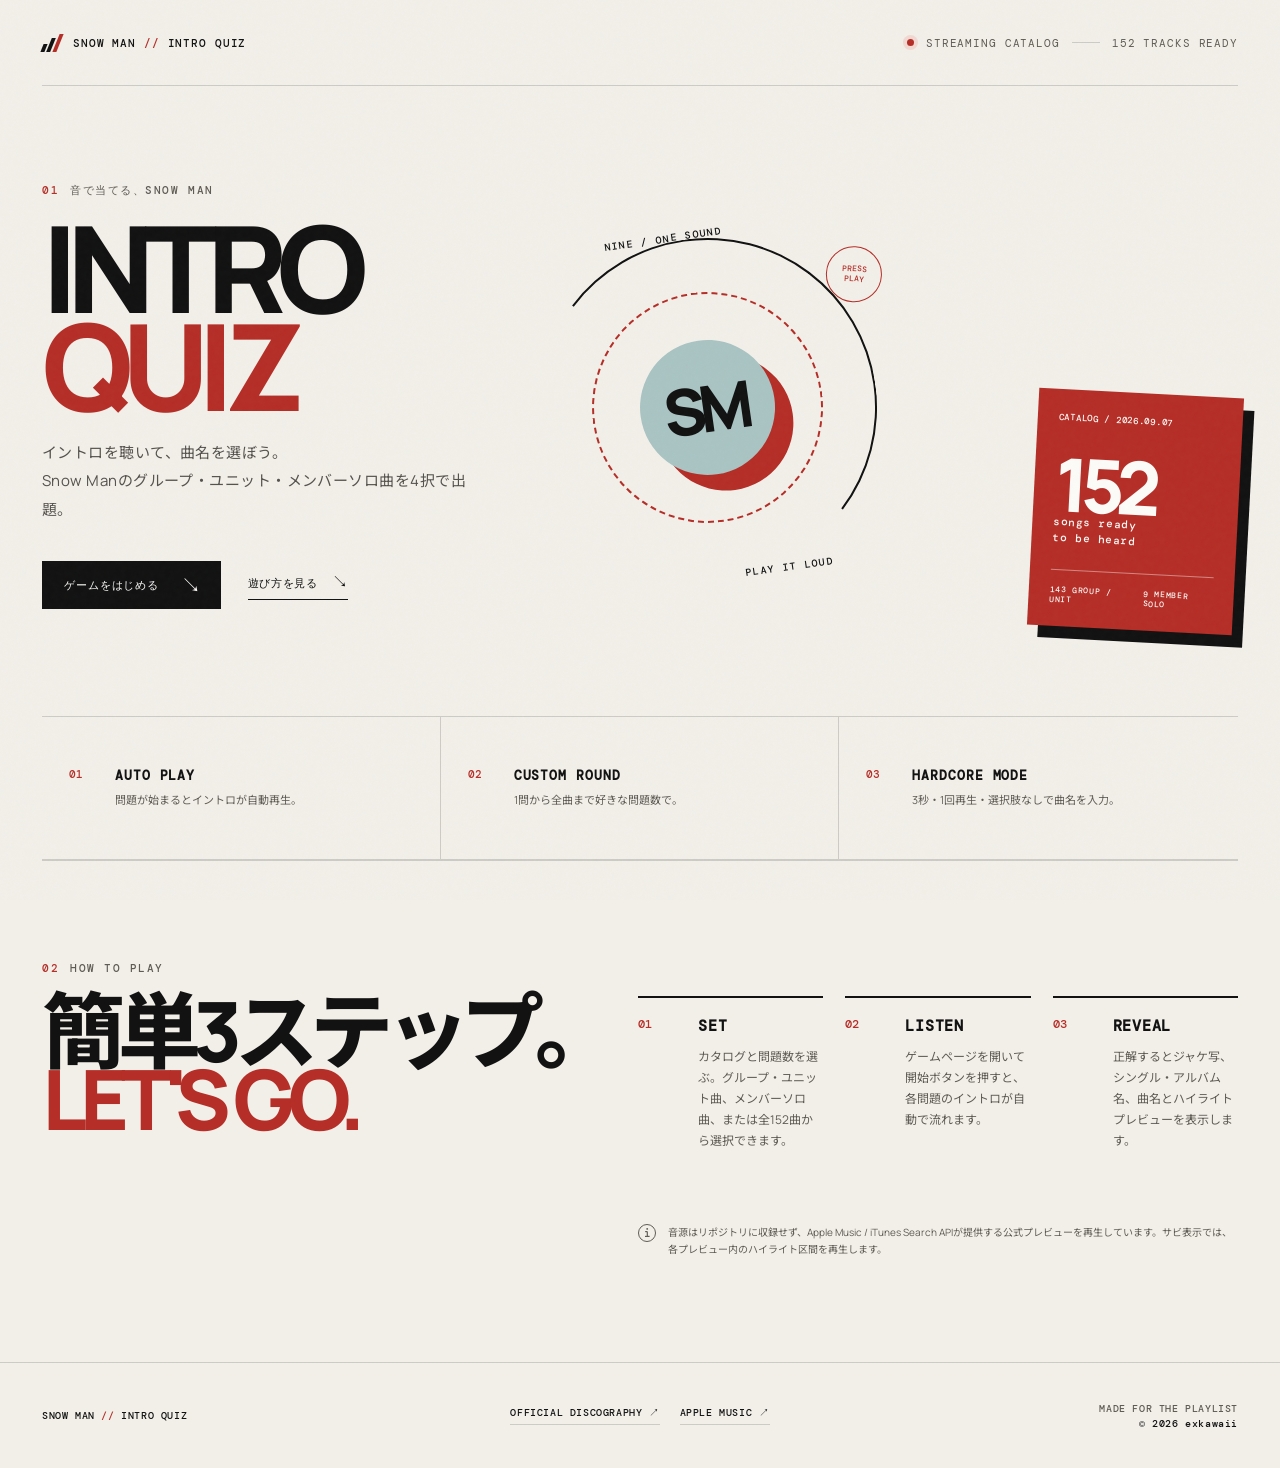
==== commit 0bd3ff3a: "Add member solo catalog and quiz mode" ====
--- a/index.html
+++ b/index.html
@@ -9,7 +9,7 @@
     <link rel="preconnect" href="https://fonts.googleapis.com" />
     <link rel="preconnect" href="https://fonts.gstatic.com" crossorigin />
     <link href="https://fonts.googleapis.com/css2?family=DM+Mono:wght@400;500&family=Manrope:wght@400;500;600;700;800&family=Noto+Sans+JP:wght@400;500;700;900&display=swap" rel="stylesheet" />
-    <link rel="stylesheet" href="styles.css?v=hardcore-20260907" />
+    <link rel="stylesheet" href="styles.css?v=solo-20260907" />
   </head>
   <body>
     <div class="site-shell">
@@ -22,7 +22,7 @@
           <span class="live-dot"></span>
           <span>STREAMING CATALOG</span>
           <span class="meta-divider"></span>
-          <span>143 TRACKS READY</span>
+          <span>152 TRACKS READY</span>
         </div>
       </header>
 
@@ -31,9 +31,9 @@
           <div class="hero-copy">
             <p class="eyebrow"><span>01</span> 音で当てる、Snow Man</p>
             <h1>INTRO<br /><em>QUIZ</em></h1>
-            <p class="hero-lead">イントロを聴いて、曲名を選ぼう。<br />Snow Manの現在配信中の楽曲を4択で出題。</p>
+            <p class="hero-lead">イントロを聴いて、曲名を選ぼう。<br />Snow Manのグループ・ユニット・メンバーソロ曲を4択で出題。</p>
             <div class="hero-actions">
-              <a class="button button-dark" href="game.html?v=hardcore-20260907">ゲームをはじめる <span>↘</span></a>
+              <a class="button button-dark" href="game.html?v=solo-20260907">ゲームをはじめる <span>↘</span></a>
               <a class="text-link" href="#about">遊び方を見る <span>↘</span></a>
             </div>
           </div>
@@ -47,10 +47,10 @@
           </div>
           <aside class="catalog-card">
             <div class="card-kicker">CATALOG / 2026.09.07</div>
-            <div class="catalog-number">143</div>
+            <div class="catalog-number">152</div>
             <p>songs ready<br />to be heard</p>
             <div class="card-line"></div>
-            <div class="card-foot"><span>4 OPTIONS</span><span>ALL SONGS</span></div>
+            <div class="card-foot"><span>143 GROUP / UNIT</span><span>9 MEMBER SOLO</span></div>
           </aside>
         </section>
 
@@ -66,7 +66,7 @@
             <h2><span class="about-heading-line">簡単3ステップ。</span><br /><em>LET'S GO.</em></h2>
           </div>
           <div class="steps">
-            <div class="step"><span>01</span><div><h3>SET</h3><p>問題数を選ぶ。10問、20問、カスタム、またはALL SONGSから選択できます。</p></div></div>
+            <div class="step"><span>01</span><div><h3>SET</h3><p>カタログと問題数を選ぶ。グループ・ユニット曲、メンバーソロ曲、または全152曲から選択できます。</p></div></div>
             <div class="step"><span>02</span><div><h3>LISTEN</h3><p>ゲームページを開いて開始ボタンを押すと、各問題のイントロが自動で流れます。</p></div></div>
             <div class="step"><span>03</span><div><h3>REVEAL</h3><p>正解するとジャケ写、シングル・アルバム名、曲名とハイライトプレビューを表示します。</p></div></div>
           </div>
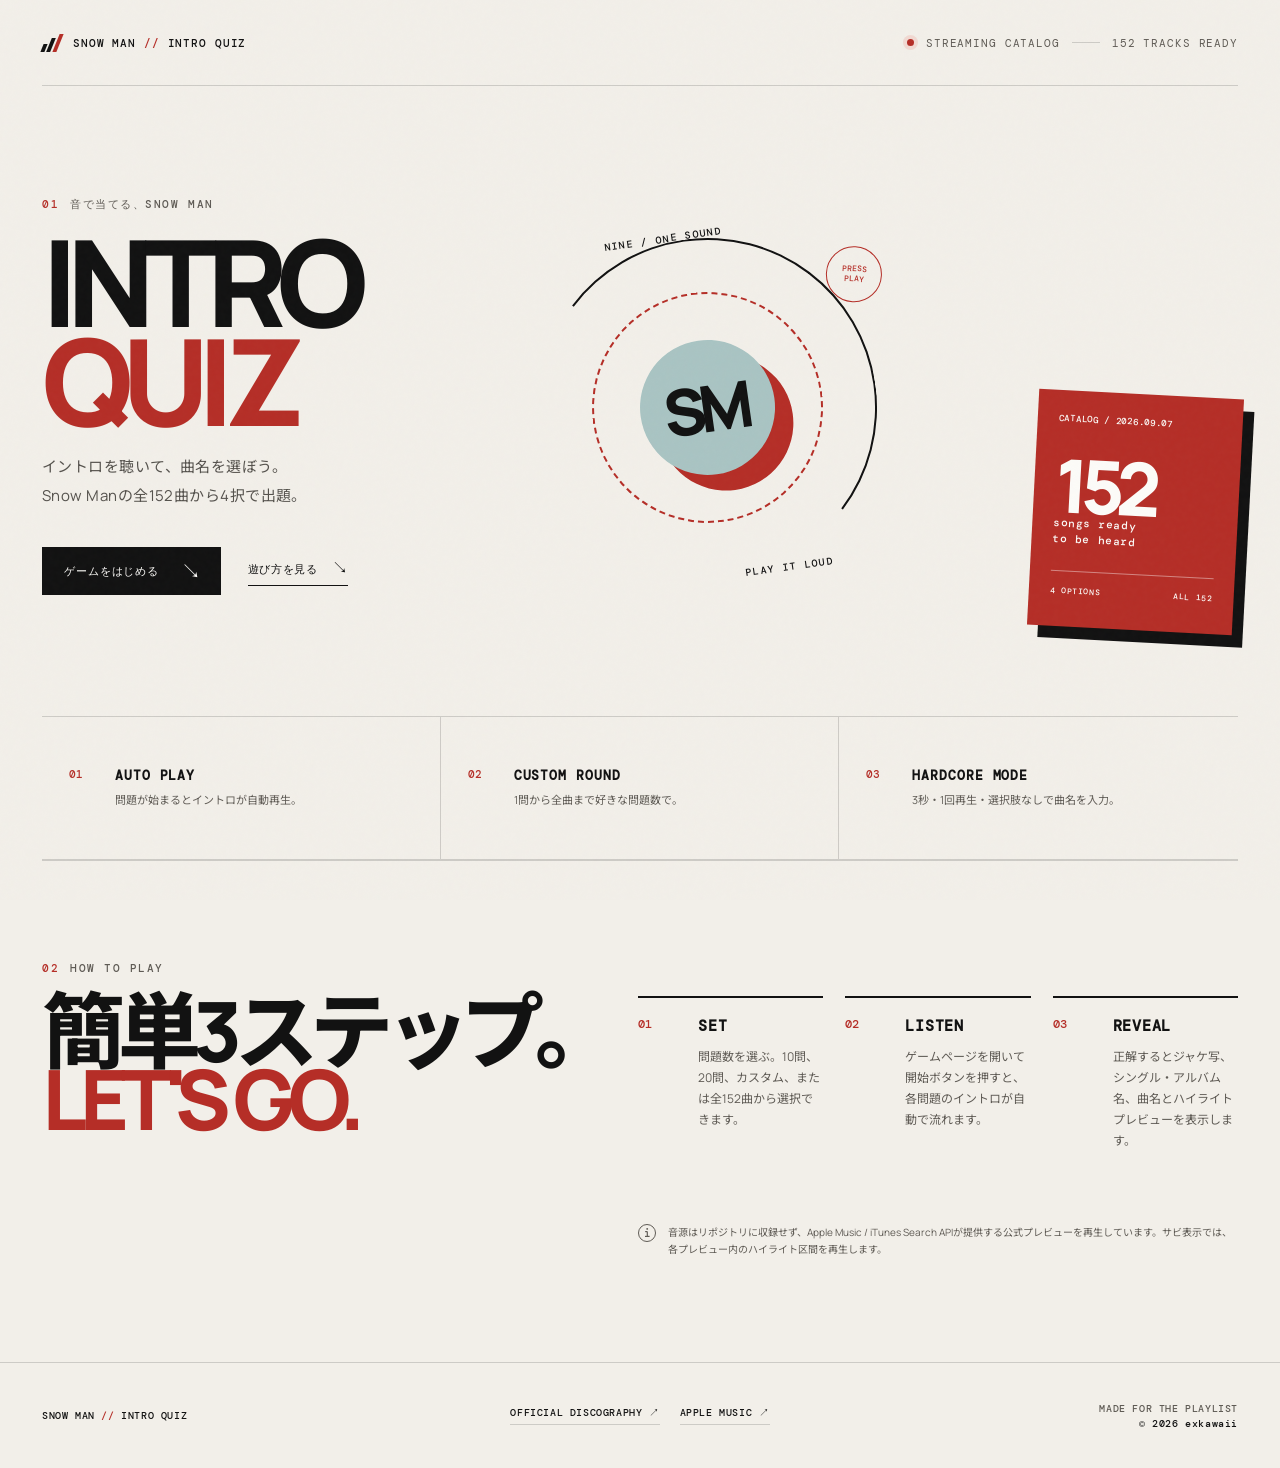
==== commit 7bd9c6b1: "Use one mixed song pool" ====
--- a/index.html
+++ b/index.html
@@ -9,7 +9,7 @@
     <link rel="preconnect" href="https://fonts.googleapis.com" />
     <link rel="preconnect" href="https://fonts.gstatic.com" crossorigin />
     <link href="https://fonts.googleapis.com/css2?family=DM+Mono:wght@400;500&family=Manrope:wght@400;500;600;700;800&family=Noto+Sans+JP:wght@400;500;700;900&display=swap" rel="stylesheet" />
-    <link rel="stylesheet" href="styles.css?v=solo-20260907" />
+    <link rel="stylesheet" href="styles.css?v=mixed-20260907" />
   </head>
   <body>
     <div class="site-shell">
@@ -31,9 +31,9 @@
           <div class="hero-copy">
             <p class="eyebrow"><span>01</span> 音で当てる、Snow Man</p>
             <h1>INTRO<br /><em>QUIZ</em></h1>
-            <p class="hero-lead">イントロを聴いて、曲名を選ぼう。<br />Snow Manのグループ・ユニット・メンバーソロ曲を4択で出題。</p>
+            <p class="hero-lead">イントロを聴いて、曲名を選ぼう。<br />Snow Manの全152曲から4択で出題。</p>
             <div class="hero-actions">
-              <a class="button button-dark" href="game.html?v=solo-20260907">ゲームをはじめる <span>↘</span></a>
+              <a class="button button-dark" href="game.html?v=mixed-20260907">ゲームをはじめる <span>↘</span></a>
               <a class="text-link" href="#about">遊び方を見る <span>↘</span></a>
             </div>
           </div>
@@ -50,7 +50,7 @@
             <div class="catalog-number">152</div>
             <p>songs ready<br />to be heard</p>
             <div class="card-line"></div>
-            <div class="card-foot"><span>143 GROUP / UNIT</span><span>9 MEMBER SOLO</span></div>
+            <div class="card-foot"><span>4 OPTIONS</span><span>ALL 152</span></div>
           </aside>
         </section>
 
@@ -66,7 +66,7 @@
             <h2><span class="about-heading-line">簡単3ステップ。</span><br /><em>LET'S GO.</em></h2>
           </div>
           <div class="steps">
-            <div class="step"><span>01</span><div><h3>SET</h3><p>カタログと問題数を選ぶ。グループ・ユニット曲、メンバーソロ曲、または全152曲から選択できます。</p></div></div>
+            <div class="step"><span>01</span><div><h3>SET</h3><p>問題数を選ぶ。10問、20問、カスタム、または全152曲から選択できます。</p></div></div>
             <div class="step"><span>02</span><div><h3>LISTEN</h3><p>ゲームページを開いて開始ボタンを押すと、各問題のイントロが自動で流れます。</p></div></div>
             <div class="step"><span>03</span><div><h3>REVEAL</h3><p>正解するとジャケ写、シングル・アルバム名、曲名とハイライトプレビューを表示します。</p></div></div>
           </div>
